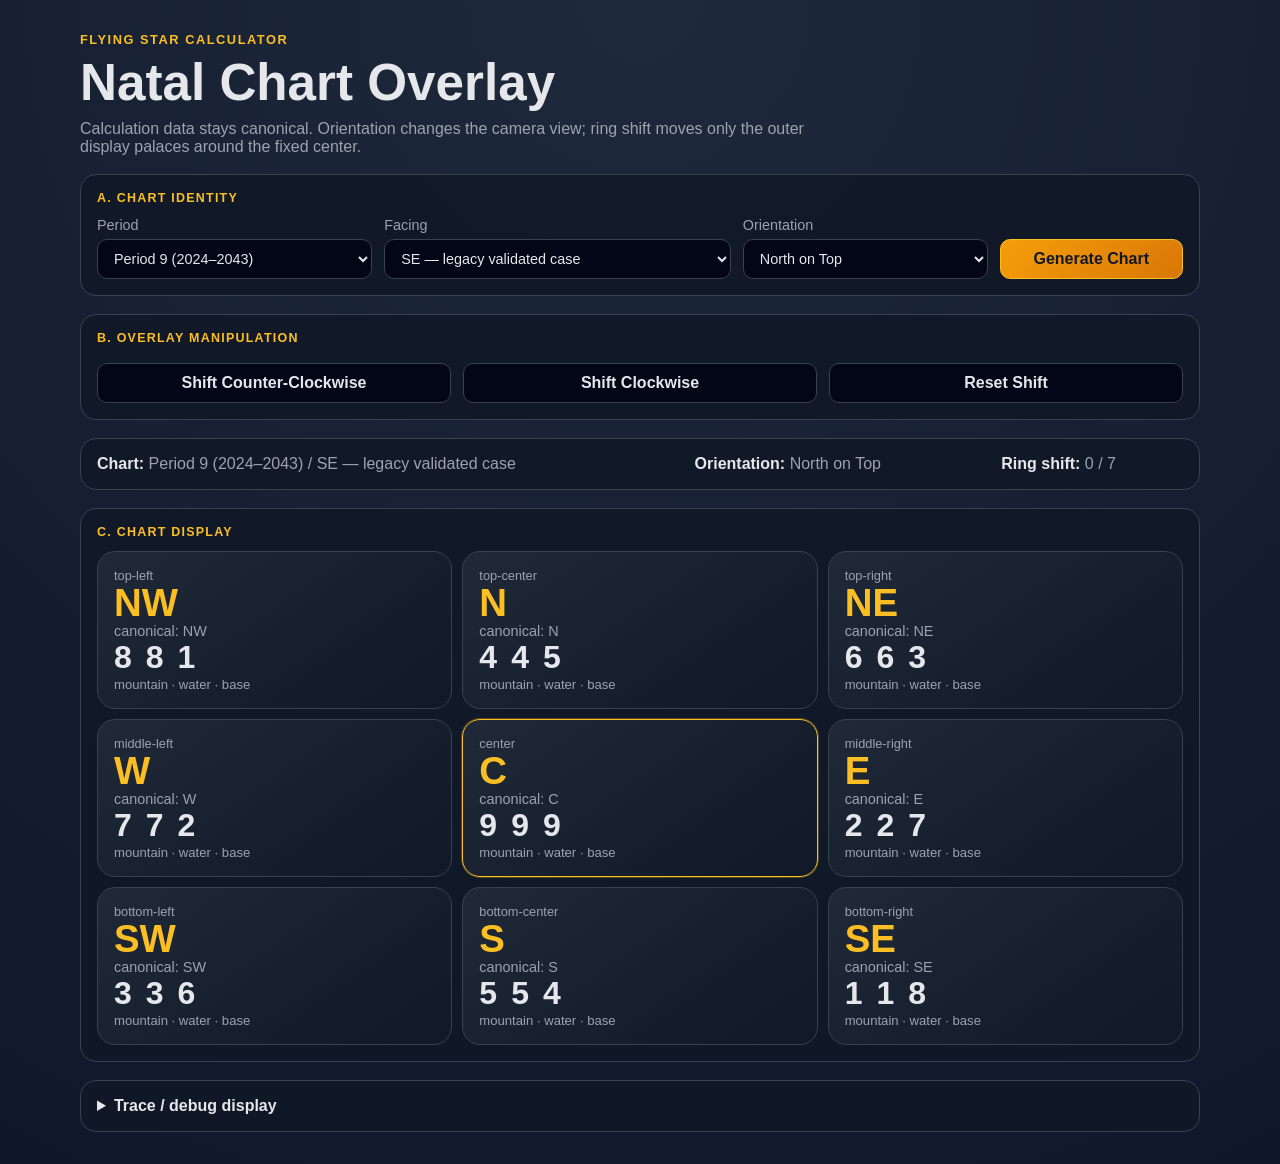
==== ui/index.html @ 20719405 "Refine static UI orientation controls" ====
<!doctype html>
<html lang="en">
<head>
  <meta charset="utf-8" />
  <meta name="viewport" content="width=device-width, initial-scale=1" />
  <title>Flying Star Calculator</title>
  <link rel="stylesheet" href="styles.css" />
</head>
<body>
  <main class="app">
    <header>
      <p class="eyebrow">Flying Star Calculator</p>
      <h1>Natal Chart Overlay</h1>
      <p class="subtitle">Calculation data stays canonical. Orientation changes the camera view; ring shift moves only the outer display palaces around the fixed center.</p>
    </header>

    <section class="panel chart-identity" aria-label="Chart identity controls">
      <div class="section-label">A. Chart identity</div>
      <div class="control-grid identity-grid">
        <label>
          Period
          <select id="periodSelect"></select>
        </label>
        <label>
          Facing
          <select id="facingSelect"></select>
        </label>
        <label>
          Orientation
          <select id="orientationSelect">
            <option value="north">North on Top</option>
            <option value="south">South on Top</option>
            <option value="east">East on Top</option>
            <option value="west">West on Top</option>
          </select>
        </label>
        <button id="generateBtn" class="primary" type="button">Generate Chart</button>
      </div>
    </section>

    <section class="panel overlay-controls" aria-label="Overlay manipulation controls">
      <div class="section-label">B. Overlay manipulation</div>
      <div class="control-grid overlay-grid">
        <button id="shiftCcwBtn" type="button">Shift Counter-Clockwise</button>
        <button id="shiftCwBtn" type="button">Shift Clockwise</button>
        <button id="resetBtn" type="button">Reset Shift</button>
      </div>
    </section>

    <section class="status" aria-live="polite">
      <div><strong>Chart:</strong> <span id="selectedLabel">—</span></div>
      <div><strong>Orientation:</strong> <span id="orientationLabel">North on Top</span></div>
      <div><strong>Ring shift:</strong> <span id="shiftLabel">0</span> / 7</div>
    </section>

    <section class="chart-section" aria-label="Chart display">
      <div class="section-label">C. Chart display</div>
      <section id="chartGrid" class="chart-grid" aria-label="3 by 3 chart grid"></section>
    </section>

    <details class="trace">
      <summary>Trace / debug display</summary>
      <pre id="traceOutput">Generate a chart to see palace remapping.</pre>
    </details>
  </main>

  <script src="app.js"></script>
</body>
</html>
---- ui/styles.css ----
:root {
  color-scheme: light dark;
  --bg: #0f172a;
  --panel: #111827;
  --cell: #1f2937;
  --text: #e5e7eb;
  --muted: #9ca3af;
  --accent: #fbbf24;
  --border: #374151;
  --button: #020617;
}

* { box-sizing: border-box; }
body {
  margin: 0;
  font-family: -apple-system, BlinkMacSystemFont, "Segoe UI", sans-serif;
  background: radial-gradient(circle at top, #1e293b, var(--bg));
  color: var(--text);
}
.app {
  width: min(1120px, calc(100vw - 32px));
  margin: 32px auto;
}
.eyebrow {
  color: var(--accent);
  font-size: 0.8rem;
  font-weight: 700;
  letter-spacing: 0.12em;
  margin: 0 0 6px;
  text-transform: uppercase;
}
h1 { margin: 0; font-size: clamp(2rem, 4vw, 3.4rem); }
.subtitle { color: var(--muted); margin-top: 8px; max-width: 760px; }
.panel, .status, .trace, .chart-section {
  background: rgba(17, 24, 39, 0.88);
  border: 1px solid var(--border);
  border-radius: 16px;
  padding: 16px;
  margin-top: 18px;
}
.section-label {
  color: var(--accent);
  font-size: 0.78rem;
  font-weight: 800;
  letter-spacing: 0.1em;
  margin-bottom: 12px;
  text-transform: uppercase;
}
.control-grid {
  display: grid;
  gap: 12px;
  align-items: end;
}
.identity-grid { grid-template-columns: 1.35fr 1.7fr 1.2fr 0.9fr; }
.overlay-grid { grid-template-columns: repeat(3, minmax(160px, 1fr)); }
label { color: var(--muted); font-size: 0.9rem; }
select, button {
  width: 100%;
  margin-top: 6px;
  border: 1px solid var(--border);
  border-radius: 10px;
  padding: 10px 12px;
  background: var(--button);
  color: var(--text);
  font: inherit;
}
button {
  cursor: pointer;
  font-weight: 700;
}
button.primary {
  background: linear-gradient(135deg, #f59e0b, #d97706);
  color: #111827;
  border-color: #fbbf24;
}
button:hover:not(:disabled) { border-color: var(--accent); }
button:disabled, select:disabled { opacity: 0.55; cursor: not-allowed; }
.status {
  display: grid;
  grid-template-columns: 1.6fr 0.8fr 0.5fr;
  gap: 16px;
  color: var(--muted);
}
.status strong { color: var(--text); }
.chart-grid {
  display: grid;
  grid-template-columns: repeat(3, 1fr);
  gap: 10px;
}
.cell {
  min-height: 158px;
  background: linear-gradient(145deg, #1f2937, #111827);
  border: 1px solid var(--border);
  border-radius: 18px;
  padding: 16px;
  display: flex;
  flex-direction: column;
  justify-content: space-between;
}
.cell.center { border-color: var(--accent); box-shadow: 0 0 0 1px rgba(251,191,36,0.28); }
.position { color: var(--muted); font-size: 0.8rem; }
.palace { font-size: 2.4rem; line-height: 1; font-weight: 900; color: var(--accent); }
.canonical { color: var(--muted); font-size: 0.9rem; }
.stars { font-size: 2rem; font-weight: 800; letter-spacing: 0.08em; }
.legend { color: var(--muted); font-size: 0.82rem; }
.trace { color: var(--muted); }
.trace summary {
  cursor: pointer;
  color: var(--text);
  font-weight: 800;
}
pre {
  white-space: pre-wrap;
  margin: 12px 0 0;
  color: var(--muted);
  line-height: 1.55;
  font-size: 0.85rem;
}
@media (max-width: 900px) {
  .identity-grid, .overlay-grid, .status { grid-template-columns: 1fr; }
  .chart-grid { grid-template-columns: 1fr; }
}
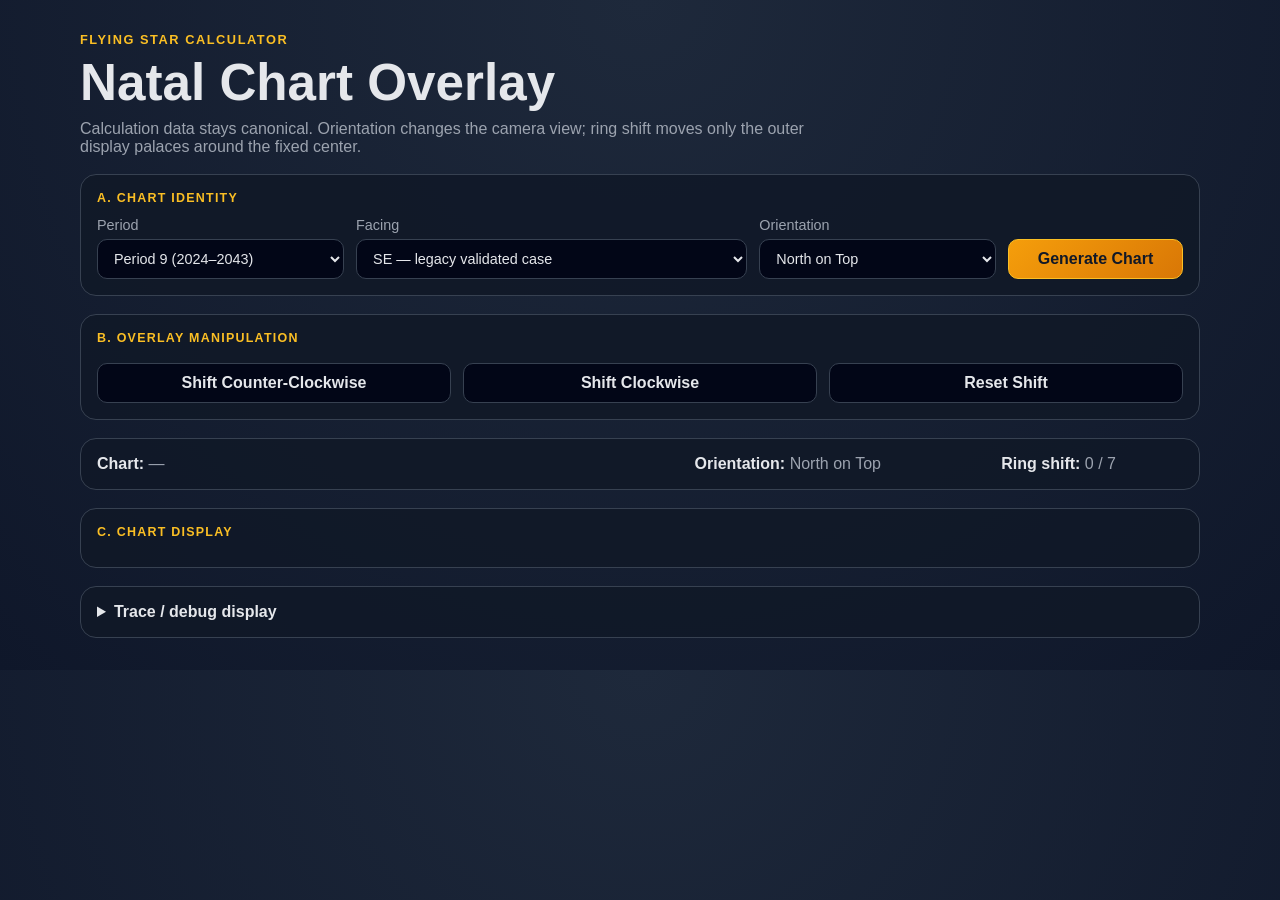
==== commit 22faab4b: "Add UI cache busting for Pages" ====
--- a/ui/index.html
+++ b/ui/index.html
@@ -64,6 +64,6 @@
     </details>
   </main>
 
-  <script src="app.js"></script>
+  <script src="app.js?v=4"></script>
 </body>
 </html>
--- a/ui/styles.css
+++ b/ui/styles.css
@@ -51,7 +51,7 @@
   gap: 12px;
   align-items: end;
 }
-.identity-grid { grid-template-columns: 1.35fr 1.7fr 1.2fr 0.9fr; }
+.identity-grid { grid-template-columns: 1.2fr 1.9fr 1.15fr 0.85fr; }
 .overlay-grid { grid-template-columns: repeat(3, minmax(160px, 1fr)); }
 label { color: var(--muted); font-size: 0.9rem; }
 select, button {
@@ -99,10 +99,42 @@
 }
 .cell.center { border-color: var(--accent); box-shadow: 0 0 0 1px rgba(251,191,36,0.28); }
 .position { color: var(--muted); font-size: 0.8rem; }
-.palace { font-size: 2.4rem; line-height: 1; font-weight: 900; color: var(--accent); }
-.canonical { color: var(--muted); font-size: 0.9rem; }
-.stars { font-size: 2rem; font-weight: 800; letter-spacing: 0.08em; }
-.legend { color: var(--muted); font-size: 0.82rem; }
+.palace { font-size: 2.35rem; line-height: 1; font-weight: 900; color: var(--accent); }
+.display-note, .mw-label, .base-label { color: var(--muted); font-size: 0.82rem; }
+.mw-pair {
+  display: flex;
+  gap: 16px;
+  align-items: center;
+  font-size: 1.35rem;
+  font-weight: 800;
+  letter-spacing: 0.12em;
+  margin-top: 8px;
+}
+.base-star {
+  font-size: 3.4rem;
+  line-height: 0.95;
+  font-weight: 950;
+  letter-spacing: 0.04em;
+}
+.empty-state {
+  grid-column: 1 / -1;
+  min-height: 220px;
+  display: grid;
+  place-items: center;
+  border: 1px dashed var(--border);
+  border-radius: 18px;
+  color: var(--muted);
+  font-size: 1.2rem;
+  text-align: center;
+  padding: 28px;
+}
+.availability-message {
+  grid-column: 1 / -1;
+  color: #fca5a5;
+  min-height: 1.2em;
+  font-size: 0.9rem;
+}
+.expanded-facing-list { min-height: 560px; }
 .trace { color: var(--muted); }
 .trace summary {
   cursor: pointer;
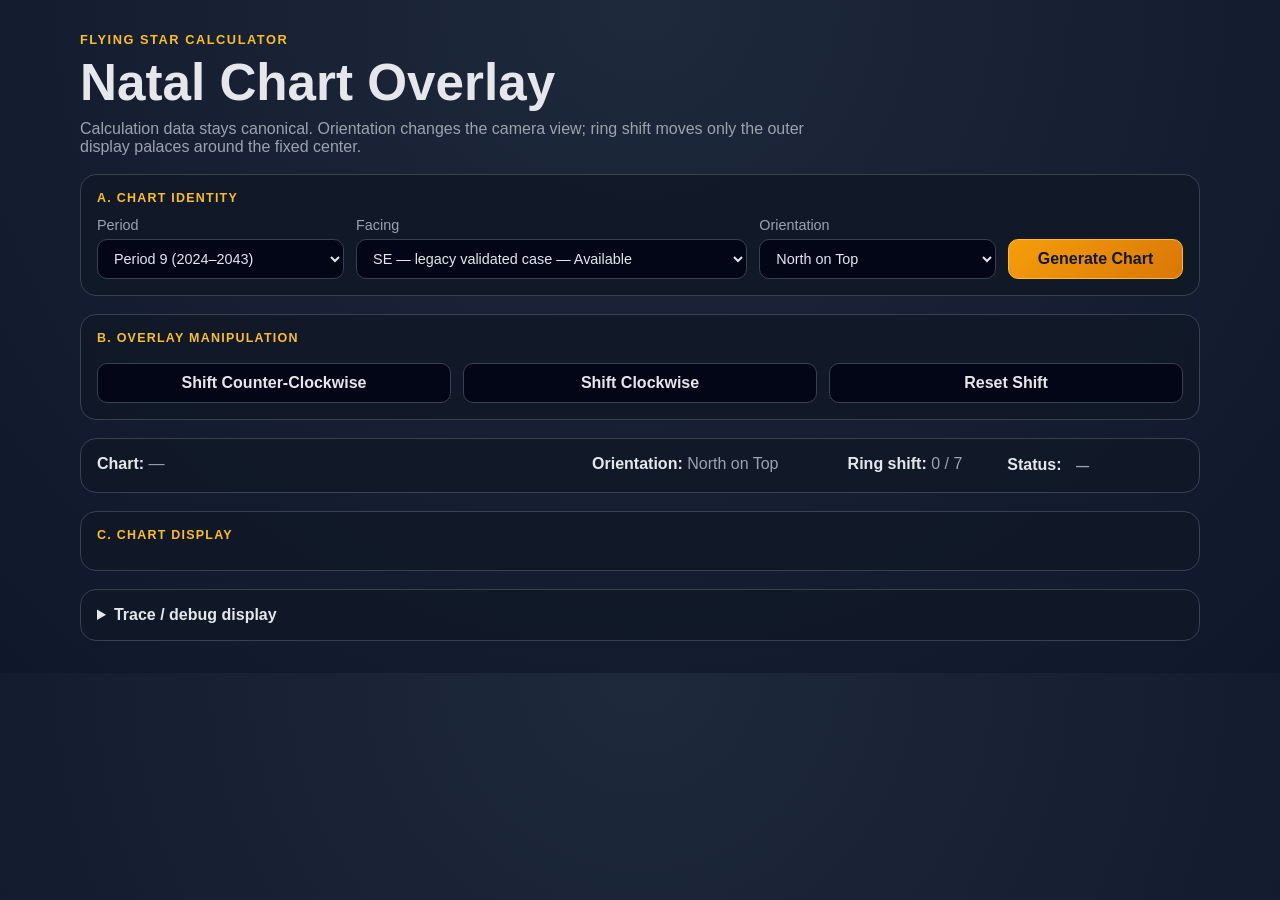
==== commit 6c78e90d: "Show pending chart state in UI" ====
--- a/ui/index.html
+++ b/ui/index.html
@@ -51,6 +51,7 @@
       <div><strong>Chart:</strong> <span id="selectedLabel">—</span></div>
       <div><strong>Orientation:</strong> <span id="orientationLabel">North on Top</span></div>
       <div><strong>Ring shift:</strong> <span id="shiftLabel">0</span> / 7</div>
+      <div><strong>Status:</strong> <span id="caseStatus" class="case-status">—</span></div>
     </section>
 
     <section class="chart-section" aria-label="Chart display">
@@ -64,6 +65,6 @@
     </details>
   </main>
 
-  <script src="app.js?v=4"></script>
+  <script src="app.js?v=5"></script>
 </body>
 </html>
--- a/ui/styles.css
+++ b/ui/styles.css
@@ -77,7 +77,7 @@
 button:disabled, select:disabled { opacity: 0.55; cursor: not-allowed; }
 .status {
   display: grid;
-  grid-template-columns: 1.6fr 0.8fr 0.5fr;
+  grid-template-columns: 1.5fr 0.75fr 0.45fr 0.55fr;
   gap: 16px;
   color: var(--muted);
 }
@@ -125,6 +125,7 @@
   border-radius: 18px;
   color: var(--muted);
   font-size: 1.2rem;
+  line-height: 1.55;
   text-align: center;
   padding: 28px;
 }
@@ -152,3 +153,22 @@
   .identity-grid, .overlay-grid, .status { grid-template-columns: 1fr; }
   .chart-grid { grid-template-columns: 1fr; }
 }
+
+.case-status {
+  display: inline-block;
+  border-radius: 999px;
+  padding: 3px 10px;
+  font-size: 0.82rem;
+  font-weight: 800;
+}
+.case-status.available {
+  color: #bbf7d0;
+  background: rgba(34, 197, 94, 0.16);
+  border: 1px solid rgba(34, 197, 94, 0.35);
+}
+.case-status.pending {
+  color: #fecaca;
+  background: rgba(239, 68, 68, 0.14);
+  border: 1px solid rgba(239, 68, 68, 0.35);
+}
+.empty-state span { color: var(--muted); font-size: 1rem; }
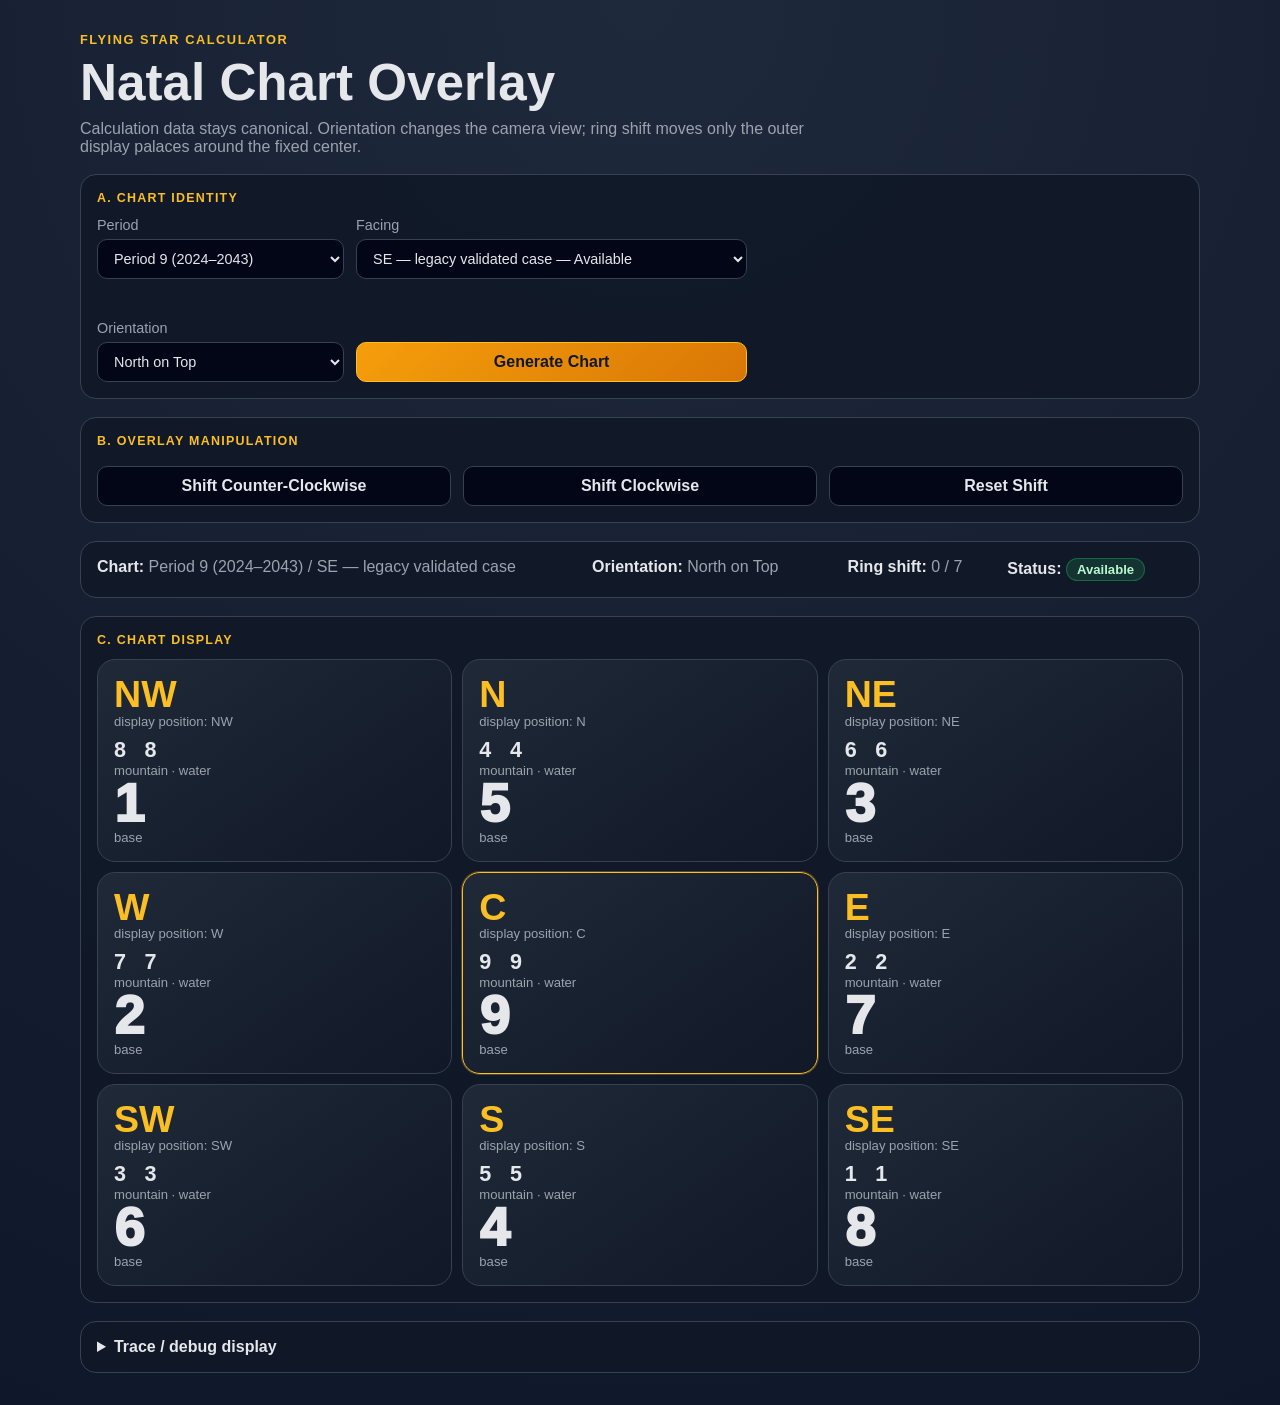
==== commit cbd94e0a: "Fix facing selection binding in UI" ====
--- a/ui/index.html
+++ b/ui/index.html
@@ -25,6 +25,7 @@
           Facing
           <select id="facingSelect"></select>
         </label>
+        <div id="availabilityMessage" class="availability-message" aria-live="polite"></div>
         <label>
           Orientation
           <select id="orientationSelect">
@@ -65,6 +66,6 @@
     </details>
   </main>
 
-  <script src="app.js?v=5"></script>
+  <script src="app.js?v=6"></script>
 </body>
 </html>
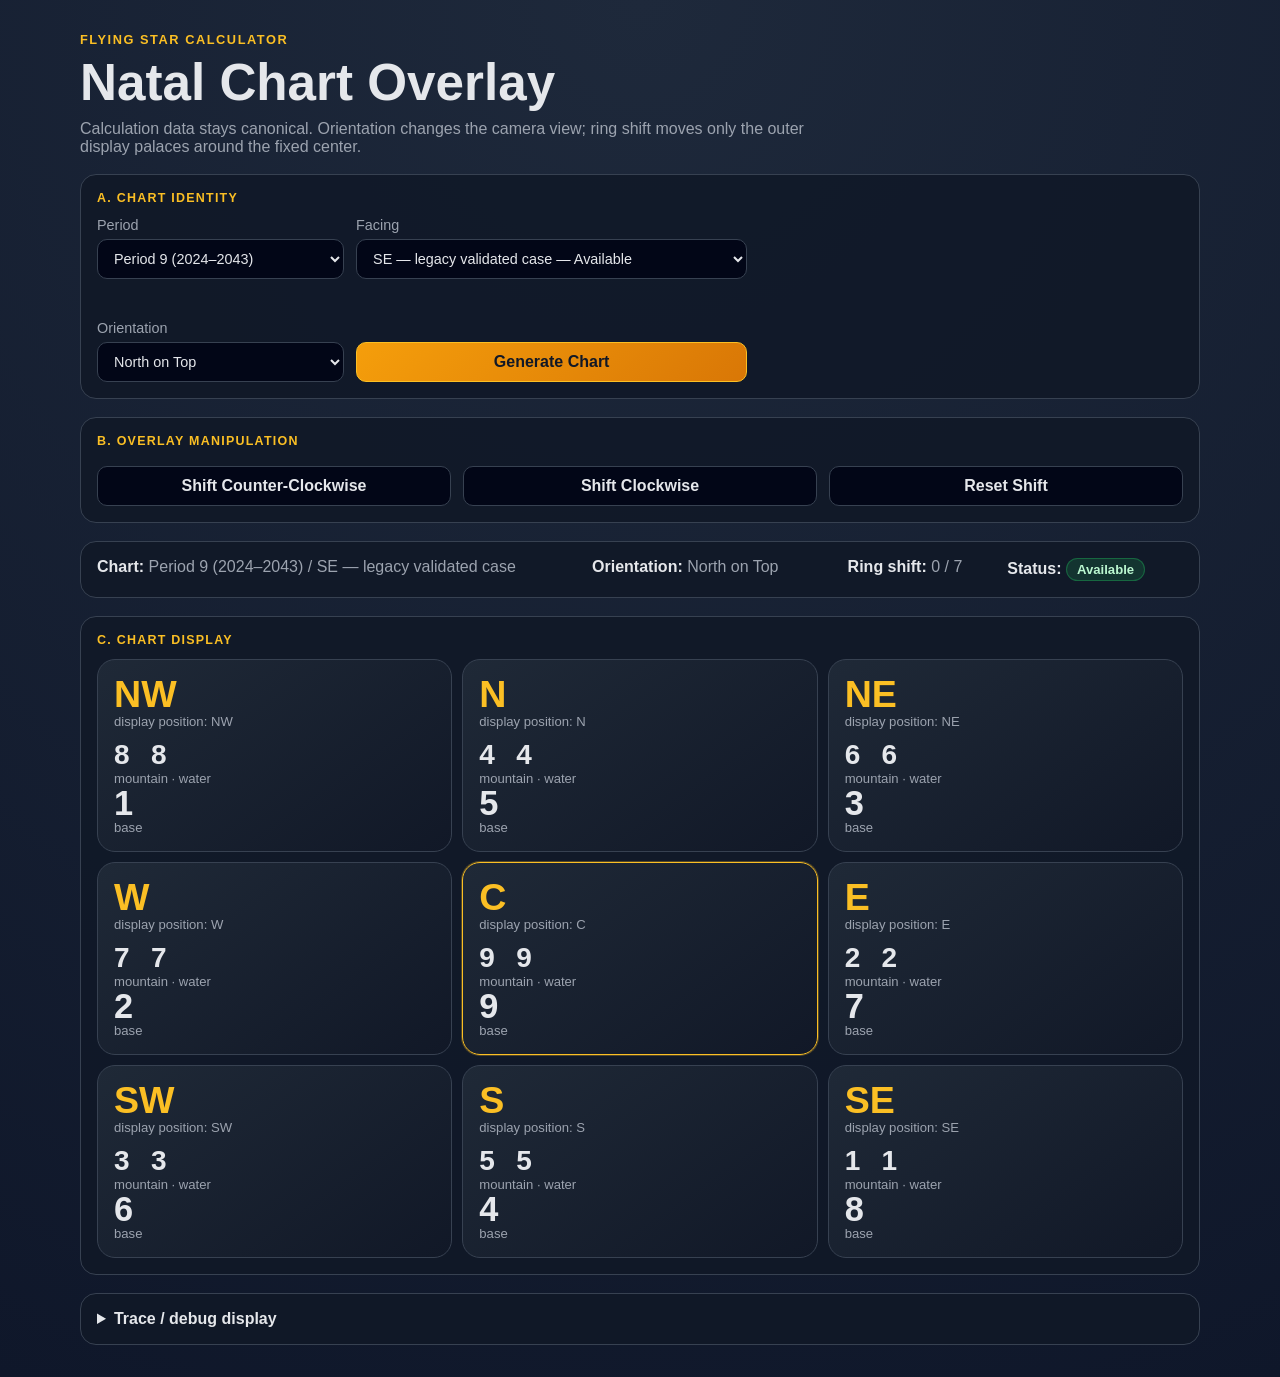
==== commit ec81c45c: "Tune WOFS-style card typography" ====
--- a/ui/index.html
+++ b/ui/index.html
@@ -66,6 +66,6 @@
     </details>
   </main>
 
-  <script src="app.js?v=6"></script>
+  <script src="app.js?v=7"></script>
 </body>
 </html>
--- a/ui/styles.css
+++ b/ui/styles.css
@@ -103,17 +103,17 @@
 .display-note, .mw-label, .base-label { color: var(--muted); font-size: 0.82rem; }
 .mw-pair {
   display: flex;
-  gap: 16px;
+  gap: 18px;
   align-items: center;
-  font-size: 1.35rem;
-  font-weight: 800;
+  font-size: 1.75rem;
+  font-weight: 900;
   letter-spacing: 0.12em;
-  margin-top: 8px;
+  margin-top: 10px;
 }
 .base-star {
-  font-size: 3.4rem;
-  line-height: 0.95;
-  font-weight: 950;
+  font-size: 2.15rem;
+  line-height: 1;
+  font-weight: 850;
   letter-spacing: 0.04em;
 }
 .empty-state {
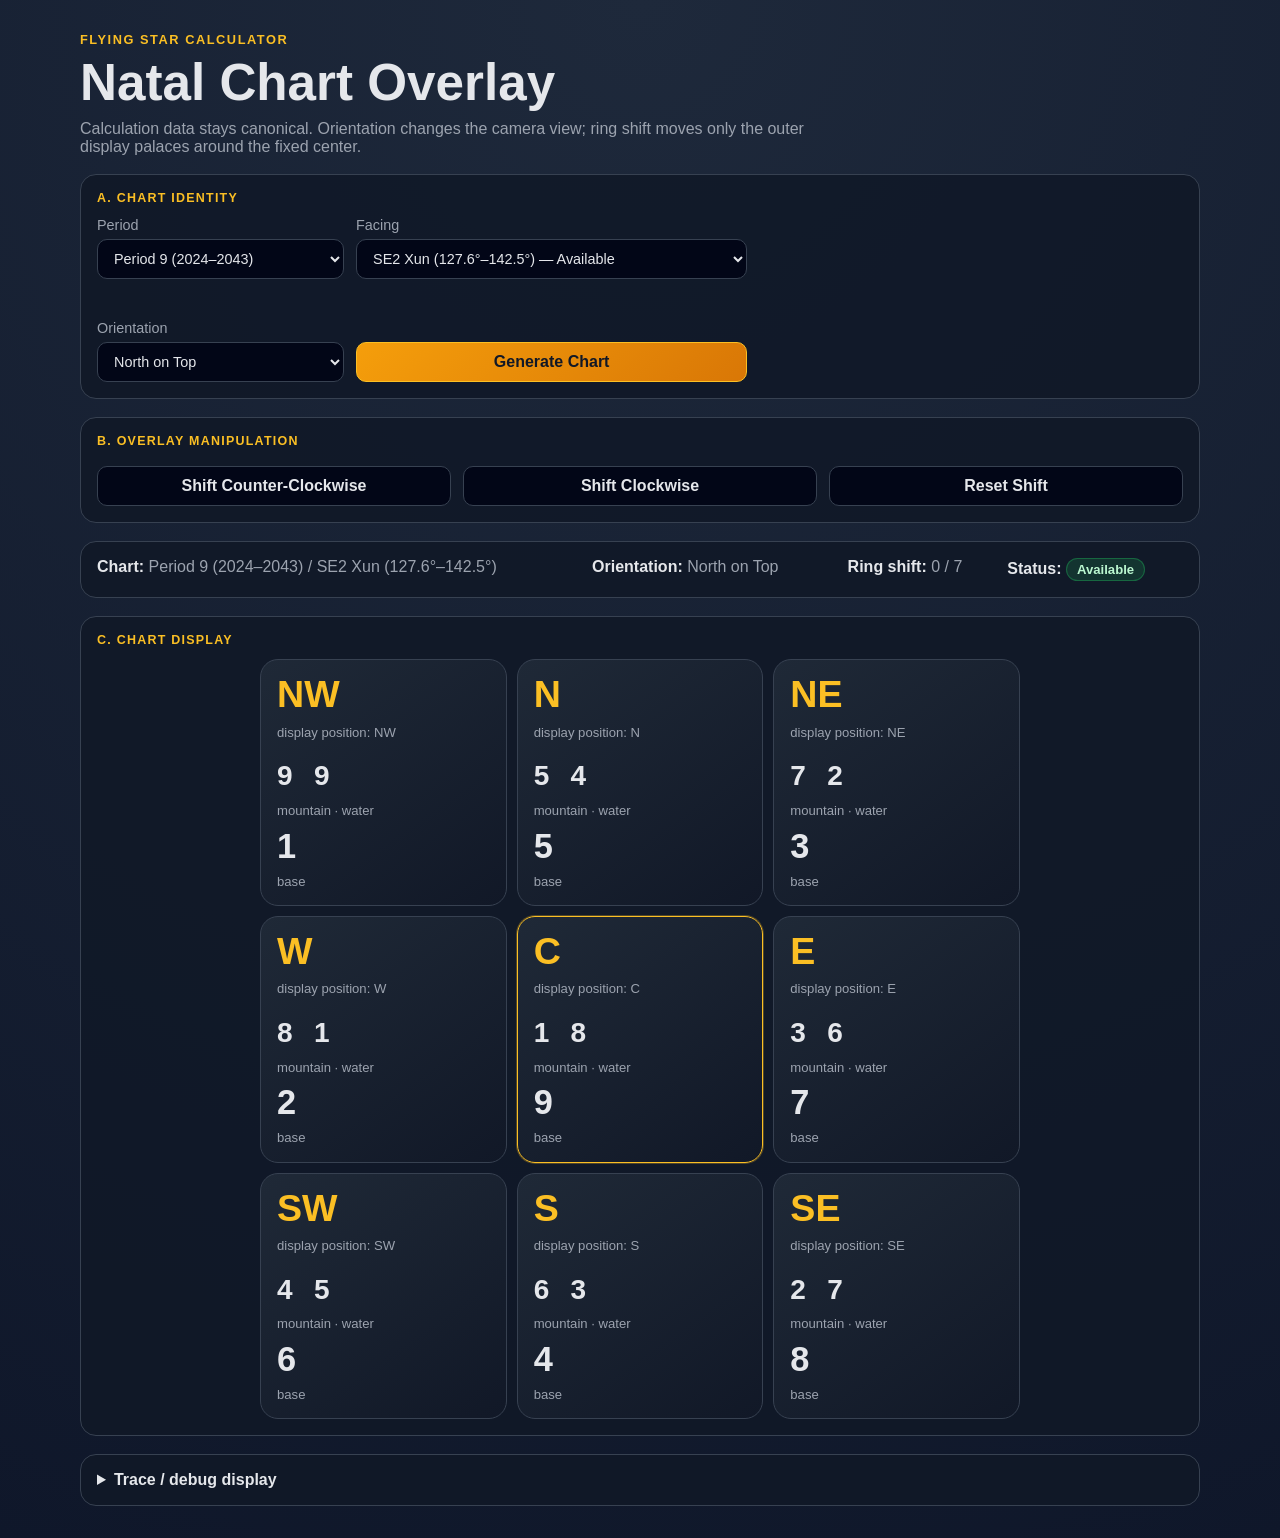
==== commit 675ce512: "Fix mobile Flying Star chart layout" ====
--- a/ui/index.html
+++ b/ui/index.html
@@ -4,7 +4,7 @@
   <meta charset="utf-8" />
   <meta name="viewport" content="width=device-width, initial-scale=1" />
   <title>Flying Star Calculator</title>
-  <link rel="stylesheet" href="styles.css" />
+  <link rel="stylesheet" href="styles.css?v=8" />
 </head>
 <body>
   <main class="app">
@@ -66,6 +66,6 @@
     </details>
   </main>
 
-  <script src="app.js?v=7"></script>
+  <script src="app.js?v=8"></script>
 </body>
 </html>
--- a/ui/styles.css
+++ b/ui/styles.css
@@ -82,36 +82,44 @@
   color: var(--muted);
 }
 .status strong { color: var(--text); }
+.chart-section { overflow: hidden; }
 .chart-grid {
   display: grid;
-  grid-template-columns: repeat(3, 1fr);
-  gap: 10px;
+  grid-template-columns: repeat(3, minmax(0, 1fr));
+  grid-template-rows: repeat(3, minmax(0, 1fr));
+  gap: clamp(4px, 1.8vw, 10px);
+  width: 100%;
+  max-width: 760px;
+  margin: 0 auto;
 }
 .cell {
+  min-width: 0;
   min-height: 158px;
+  aspect-ratio: 1 / 1;
   background: linear-gradient(145deg, #1f2937, #111827);
   border: 1px solid var(--border);
   border-radius: 18px;
-  padding: 16px;
+  padding: clamp(7px, 2vw, 16px);
   display: flex;
   flex-direction: column;
   justify-content: space-between;
+  overflow: hidden;
 }
 .cell.center { border-color: var(--accent); box-shadow: 0 0 0 1px rgba(251,191,36,0.28); }
 .position { color: var(--muted); font-size: 0.8rem; }
-.palace { font-size: 2.35rem; line-height: 1; font-weight: 900; color: var(--accent); }
-.display-note, .mw-label, .base-label { color: var(--muted); font-size: 0.82rem; }
+.palace { font-size: clamp(1.25rem, 7vw, 2.35rem); line-height: 1; font-weight: 900; color: var(--accent); }
+.display-note, .mw-label, .base-label { color: var(--muted); font-size: clamp(0.56rem, 2.4vw, 0.82rem); line-height: 1.15; }
 .mw-pair {
   display: flex;
-  gap: 18px;
+  gap: clamp(6px, 3vw, 18px);
   align-items: center;
-  font-size: 1.75rem;
+  font-size: clamp(1rem, 5.2vw, 1.75rem);
   font-weight: 900;
-  letter-spacing: 0.12em;
-  margin-top: 10px;
+  letter-spacing: clamp(0.02em, 0.8vw, 0.12em);
+  margin-top: clamp(4px, 1.5vw, 10px);
 }
 .base-star {
-  font-size: 2.15rem;
+  font-size: clamp(1.15rem, 6vw, 2.15rem);
   line-height: 1;
   font-weight: 850;
   letter-spacing: 0.04em;
@@ -151,7 +159,35 @@
 }
 @media (max-width: 900px) {
   .identity-grid, .overlay-grid, .status { grid-template-columns: 1fr; }
-  .chart-grid { grid-template-columns: 1fr; }
+}
+@media (max-width: 520px) {
+  .app {
+    width: min(100vw - 16px, 420px);
+    margin: 16px auto;
+  }
+  .panel, .status, .trace, .chart-section {
+    border-radius: 12px;
+    padding: 10px;
+    margin-top: 12px;
+  }
+  h1 { font-size: clamp(1.65rem, 10vw, 2rem); }
+  .subtitle { font-size: 0.92rem; }
+  select, button {
+    min-height: 44px;
+    padding: 10px;
+  }
+  .chart-grid { gap: 4px; }
+  .cell {
+    min-height: 0;
+    border-radius: 10px;
+  }
+  .display-note { display: none; }
+  .mw-label, .base-label { font-size: clamp(0.5rem, 2.5vw, 0.62rem); }
+}
+@media (max-width: 360px) {
+  .app { width: calc(100vw - 12px); }
+  .panel, .status, .trace, .chart-section { padding: 8px; }
+  .chart-grid { gap: 3px; }
 }
 
 .case-status {
@@ -171,4 +207,9 @@
   background: rgba(239, 68, 68, 0.14);
   border: 1px solid rgba(239, 68, 68, 0.35);
 }
+.case-status.conflict {
+  color: #fde68a;
+  background: rgba(245, 158, 11, 0.16);
+  border: 1px solid rgba(245, 158, 11, 0.42);
+}
 .empty-state span { color: var(--muted); font-size: 1rem; }
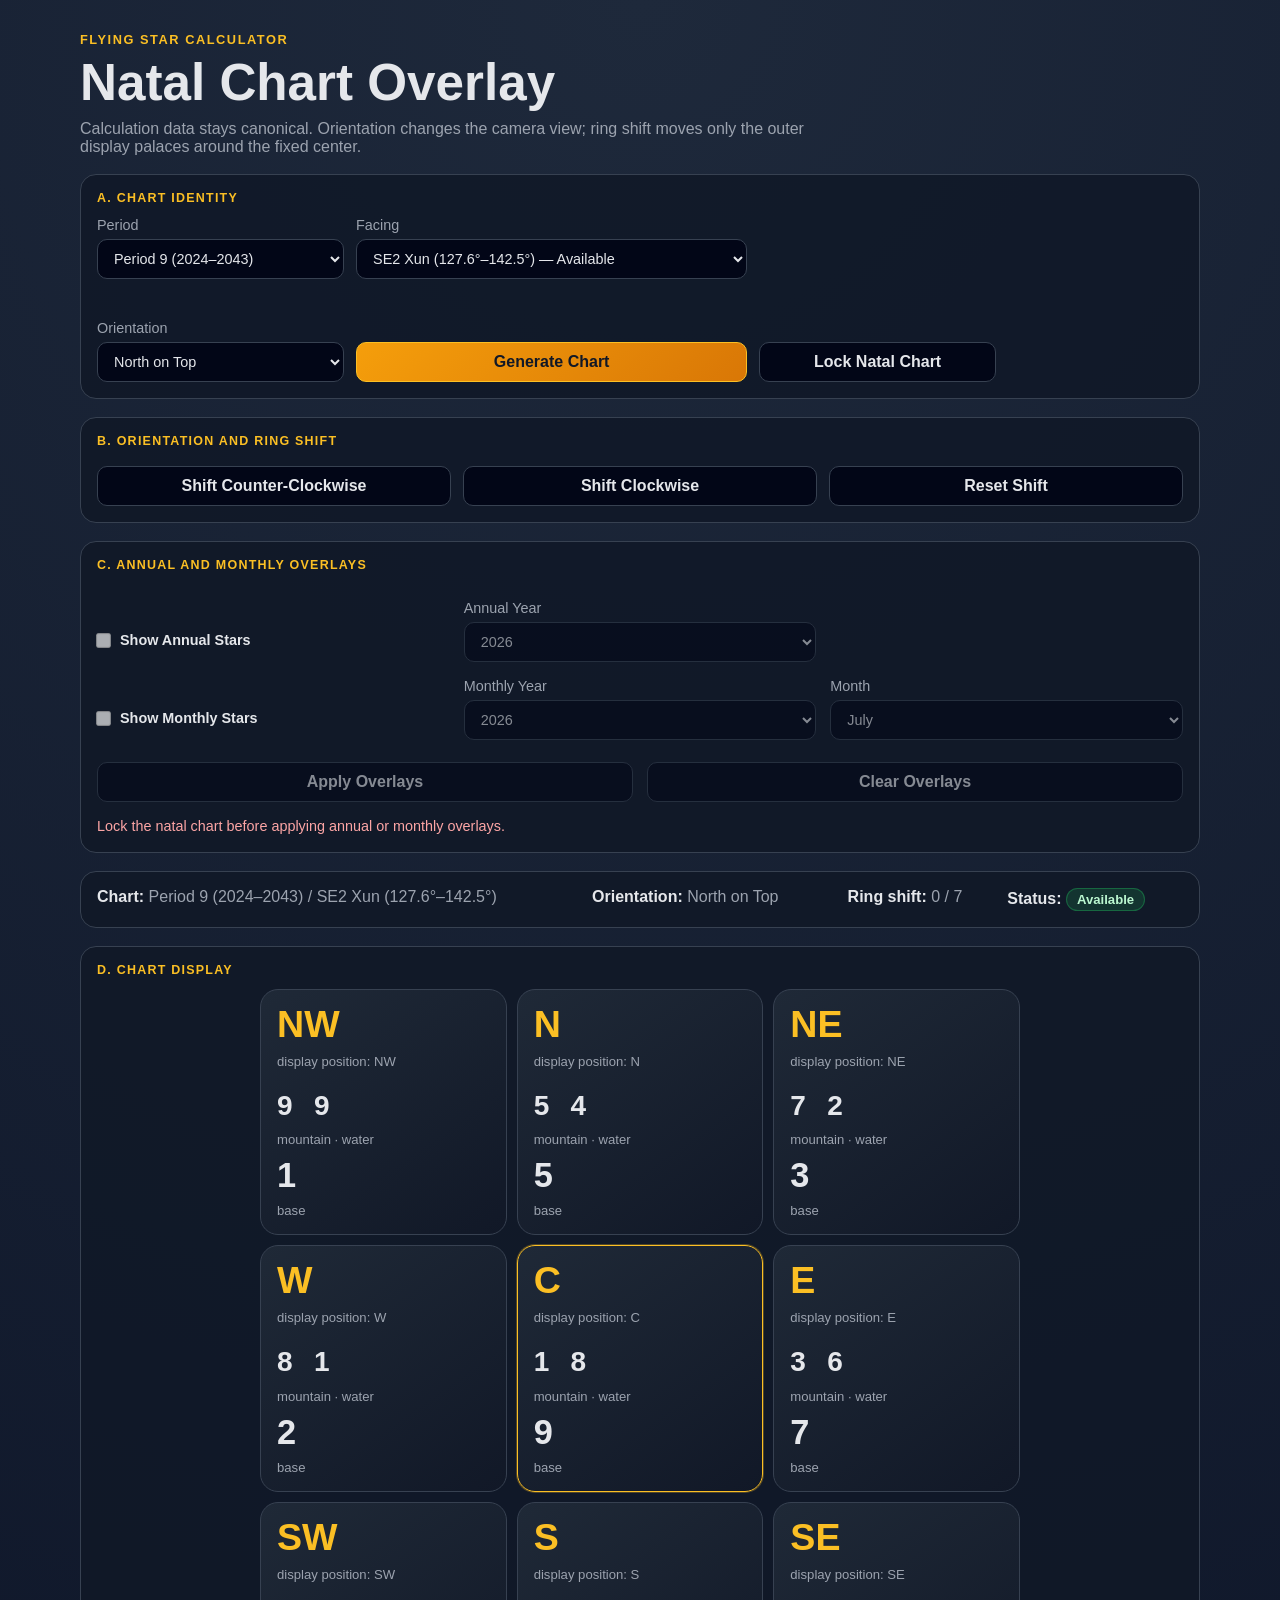
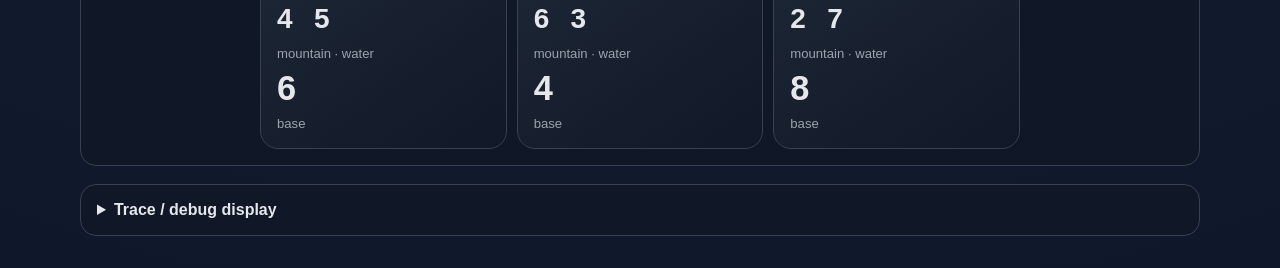
==== commit dd52e015: "Add annual and monthly overlays to Flying Star UI" ====
--- a/ui/index.html
+++ b/ui/index.html
@@ -36,15 +36,77 @@
           </select>
         </label>
         <button id="generateBtn" class="primary" type="button">Generate Chart</button>
+        <button id="lockChartBtn" type="button">Lock Natal Chart</button>
       </div>
     </section>
 
     <section class="panel overlay-controls" aria-label="Overlay manipulation controls">
-      <div class="section-label">B. Overlay manipulation</div>
+      <div class="section-label">B. Orientation and ring shift</div>
       <div class="control-grid overlay-grid">
         <button id="shiftCcwBtn" type="button">Shift Counter-Clockwise</button>
         <button id="shiftCwBtn" type="button">Shift Clockwise</button>
         <button id="resetBtn" type="button">Reset Shift</button>
+      </div>
+    </section>
+
+    <section class="panel temporal-controls" aria-label="Annual and monthly Flying Star controls">
+      <div class="section-label">C. Annual and monthly overlays</div>
+
+      <div class="temporal-group">
+        <label class="toggle-label">
+          <input id="annualToggle" type="checkbox" />
+          Show Annual Stars
+        </label>
+
+        <label>
+          Annual Year
+          <select id="annualYearSelect">
+            <option value="2025">2025</option>
+            <option value="2026" selected>2026</option>
+          </select>
+        </label>
+      </div>
+
+      <div class="temporal-group">
+        <label class="toggle-label">
+          <input id="monthlyToggle" type="checkbox" />
+          Show Monthly Stars
+        </label>
+
+        <label>
+          Monthly Year
+          <select id="monthlyYearSelect">
+            <option value="2025">2025</option>
+            <option value="2026" selected>2026</option>
+          </select>
+        </label>
+
+        <label>
+          Month
+          <select id="monthSelect">
+            <option value="1">January</option>
+            <option value="2">February</option>
+            <option value="3">March</option>
+            <option value="4">April</option>
+            <option value="5">May</option>
+            <option value="6">June</option>
+            <option value="7" selected>July</option>
+            <option value="8">August</option>
+            <option value="9">September</option>
+            <option value="10">October</option>
+            <option value="11">November</option>
+            <option value="12">December</option>
+          </select>
+        </label>
+      </div>
+
+      <div class="temporal-actions">
+        <button id="applyOverlaysBtn" type="button">Apply Overlays</button>
+        <button id="clearOverlaysBtn" type="button">Clear Overlays</button>
+      </div>
+
+      <div id="temporalStatus" class="availability-message" aria-live="polite">
+        Lock the natal chart before applying annual or monthly overlays.
       </div>
     </section>
 
@@ -56,7 +118,7 @@
     </section>
 
     <section class="chart-section" aria-label="Chart display">
-      <div class="section-label">C. Chart display</div>
+      <div class="section-label">D. Chart display</div>
       <section id="chartGrid" class="chart-grid" aria-label="3 by 3 chart grid"></section>
     </section>
 
--- a/ui/styles.css
+++ b/ui/styles.css
@@ -213,3 +213,104 @@
   border: 1px solid rgba(245, 158, 11, 0.42);
 }
 .empty-state span { color: var(--muted); font-size: 1rem; }
+
+/* Annual and monthly overlay controls */
+.temporal-controls {
+  display: grid;
+  gap: 16px;
+}
+
+.temporal-group {
+  display: grid;
+  grid-template-columns: minmax(180px, 1fr) minmax(160px, 1fr) minmax(160px, 1fr);
+  gap: 14px;
+  align-items: end;
+}
+
+.toggle-label {
+  display: flex;
+  align-items: center;
+  gap: 10px;
+  min-height: 44px;
+  color: var(--text);
+  font-weight: 700;
+}
+
+.toggle-label input {
+  width: auto;
+  margin: 0;
+  transform: scale(1.15);
+}
+
+.temporal-actions {
+  display: grid;
+  grid-template-columns: repeat(2, minmax(160px, 1fr));
+  gap: 14px;
+}
+
+/* Annual and monthly stars inside each palace */
+.temporal-stars {
+  display: flex;
+  gap: 8px;
+  flex-wrap: wrap;
+  margin-top: 6px;
+}
+
+.temporal-star {
+  display: inline-flex;
+  align-items: center;
+  gap: 5px;
+  border: 1px solid var(--border);
+  border-radius: 999px;
+  padding: 4px 8px;
+  font-size: clamp(0.7rem, 2.5vw, 0.9rem);
+  font-weight: 800;
+  line-height: 1;
+}
+
+.annual-star {
+  background: rgba(59, 130, 246, 0.14);
+  border-color: rgba(96, 165, 250, 0.42);
+}
+
+.monthly-star {
+  background: rgba(168, 85, 247, 0.14);
+  border-color: rgba(192, 132, 252, 0.42);
+}
+
+.temporal-key {
+  color: var(--muted);
+  font-size: 0.72em;
+}
+
+.temporal-value {
+  color: var(--text);
+  font-size: 1.1em;
+}
+
+@media (max-width: 900px) {
+  .temporal-group,
+  .temporal-actions {
+    grid-template-columns: 1fr;
+  }
+}
+
+@media (max-width: 520px) {
+  .temporal-controls {
+    gap: 12px;
+  }
+
+  .temporal-group {
+    gap: 10px;
+  }
+
+  .temporal-stars {
+    gap: 4px;
+    margin-top: 4px;
+  }
+
+  .temporal-star {
+    padding: 3px 6px;
+    font-size: clamp(0.58rem, 2.7vw, 0.72rem);
+  }
+}
